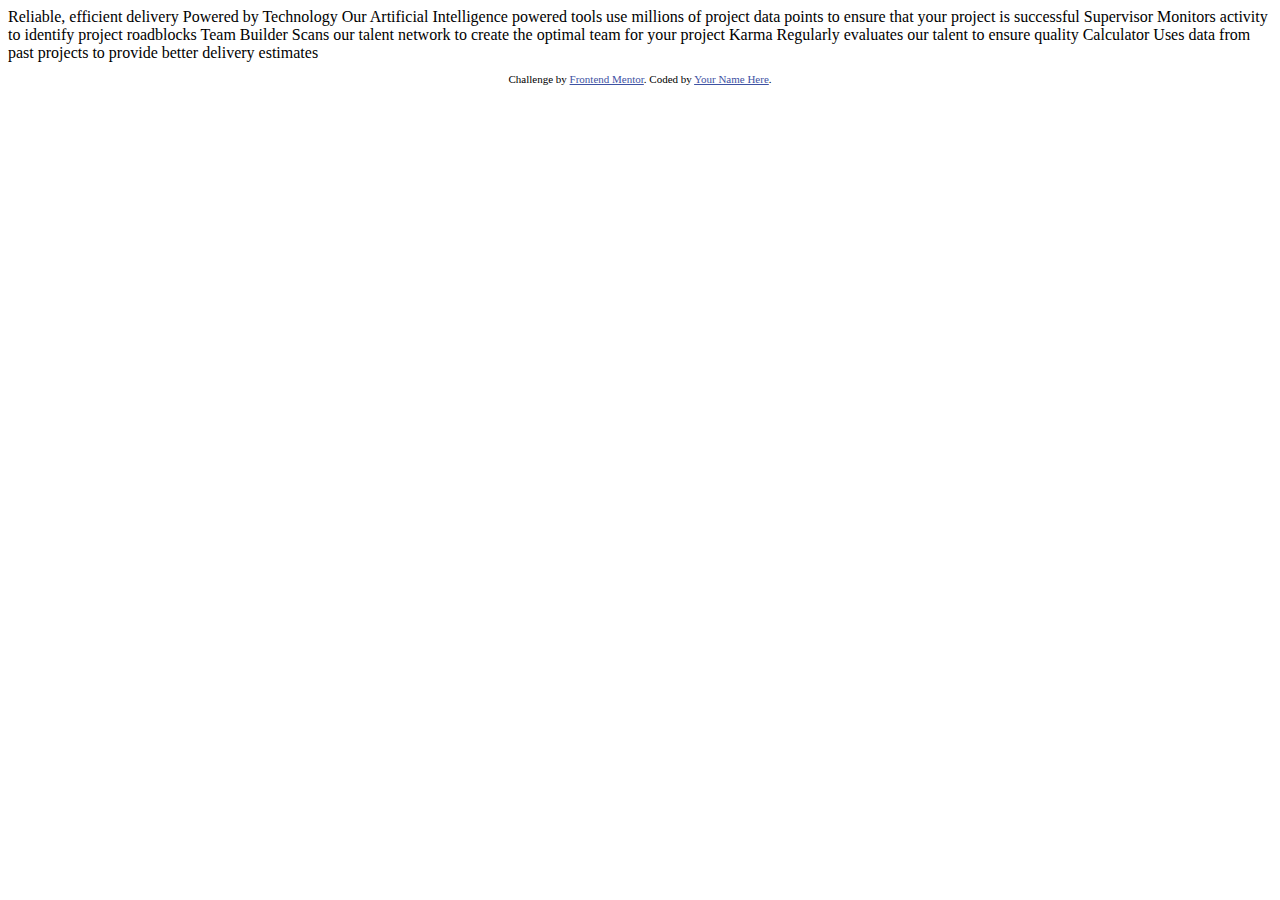
==== index.html @ 0709f0bb "init commit" ====
<!DOCTYPE html>
<html lang="en">
<head>
  <meta charset="UTF-8">
  <meta name="viewport" content="width=device-width, initial-scale=1.0"> <!-- displays site properly based on user's device -->

  <link rel="icon" type="image/png" sizes="32x32" href="./images/favicon-32x32.png">
  
  <title>Frontend Mentor | Four card feature section</title>

  <!-- Feel free to remove these styles or customise in your own stylesheet 👍 -->
  <style>
    .attribution { font-size: 11px; text-align: center; }
    .attribution a { color: hsl(228, 45%, 44%); }
  </style>
</head>
<body>
  
  Reliable, efficient delivery
  Powered by Technology

  Our Artificial Intelligence powered tools use millions of project data points 
  to ensure that your project is successful

  Supervisor
  Monitors activity to identify project roadblocks

  Team Builder
  Scans our talent network to create the optimal team for your project

  Karma
  Regularly evaluates our talent to ensure quality

  Calculator
  Uses data from past projects to provide better delivery estimates

  
  <footer>
    <p class="attribution">
      Challenge by <a href="https://www.frontendmentor.io?ref=challenge" target="_blank">Frontend Mentor</a>. 
      Coded by <a href="#">Your Name Here</a>.
    </p>
  </footer>
</body>
</html>
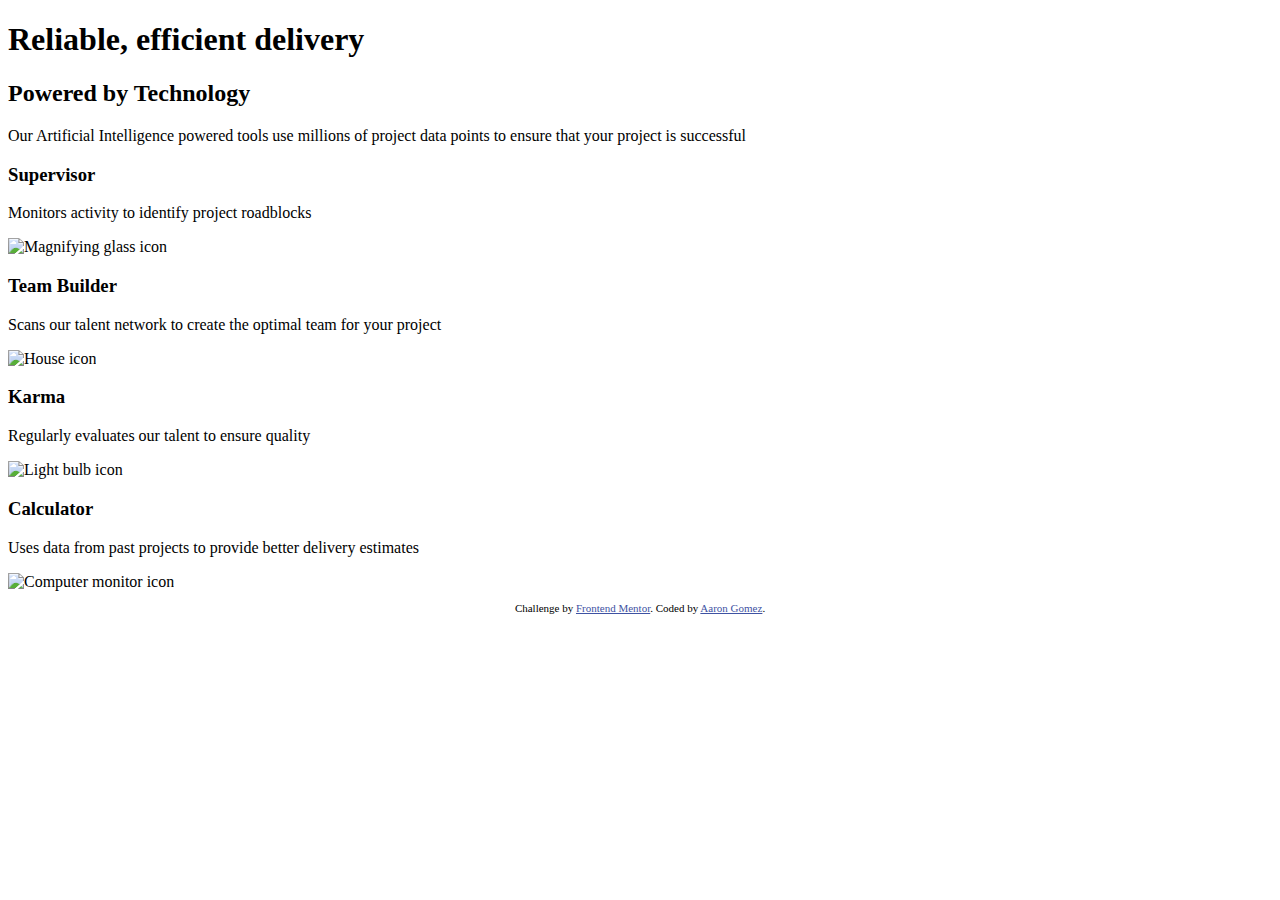
==== commit 5a8f3ea4: "Finished html" ====
--- a/index.html
+++ b/index.html
@@ -15,31 +15,46 @@
   </style>
 </head>
 <body>
-  
-  Reliable, efficient delivery
-  Powered by Technology
+  <div class="container">
+    <header>
+      <h1 class="main-heading">Reliable, efficient delivery</h1>
+      <h2 class="sub-heading">Powered by Technology</h2>
+      <p>
+        Our Artificial Intelligence powered tools use millions of project data points 
+        to ensure that your project is successful
+      </p>
+    </header>
 
-  Our Artificial Intelligence powered tools use millions of project data points 
-  to ensure that your project is successful
+    <div class="card supervisor">
+      <h3>Supervisor</h3>
+      <p>Monitors activity to identify project roadblocks</p>
+      <img src="" alt="Magnifying glass icon">
+    </div>
 
-  Supervisor
-  Monitors activity to identify project roadblocks
+    <div class="card team-builder">
+      <h3>Team Builder</h3>
+      <p>Scans our talent network to create the optimal team for your project</p>
+      <img src="" alt="House icon">
+    </div>
 
-  Team Builder
-  Scans our talent network to create the optimal team for your project
+    <div class="card karma">
+      <h3>Karma</h3>
+      <p>Regularly evaluates our talent to ensure quality</p>
+      <img src="" alt="Light bulb icon">
+    </div>
 
-  Karma
-  Regularly evaluates our talent to ensure quality
+    <div class="card calculator">
+      <h3>Calculator</h3>
+      <p>Uses data from past projects to provide better delivery estimates</p>
+      <img src="" alt="Computer monitor icon">
+    </div>
 
-  Calculator
-  Uses data from past projects to provide better delivery estimates
-
-  
-  <footer>
-    <p class="attribution">
-      Challenge by <a href="https://www.frontendmentor.io?ref=challenge" target="_blank">Frontend Mentor</a>. 
-      Coded by <a href="#">Your Name Here</a>.
-    </p>
-  </footer>
+    <footer>
+      <p class="attribution">
+        Challenge by <a href="https://www.frontendmentor.io?ref=challenge" target="_blank">Frontend Mentor</a>. 
+        Coded by <a href="#">Aaron Gomez</a>.
+      </p>
+    </footer>
+  </div>
 </body>
 </html>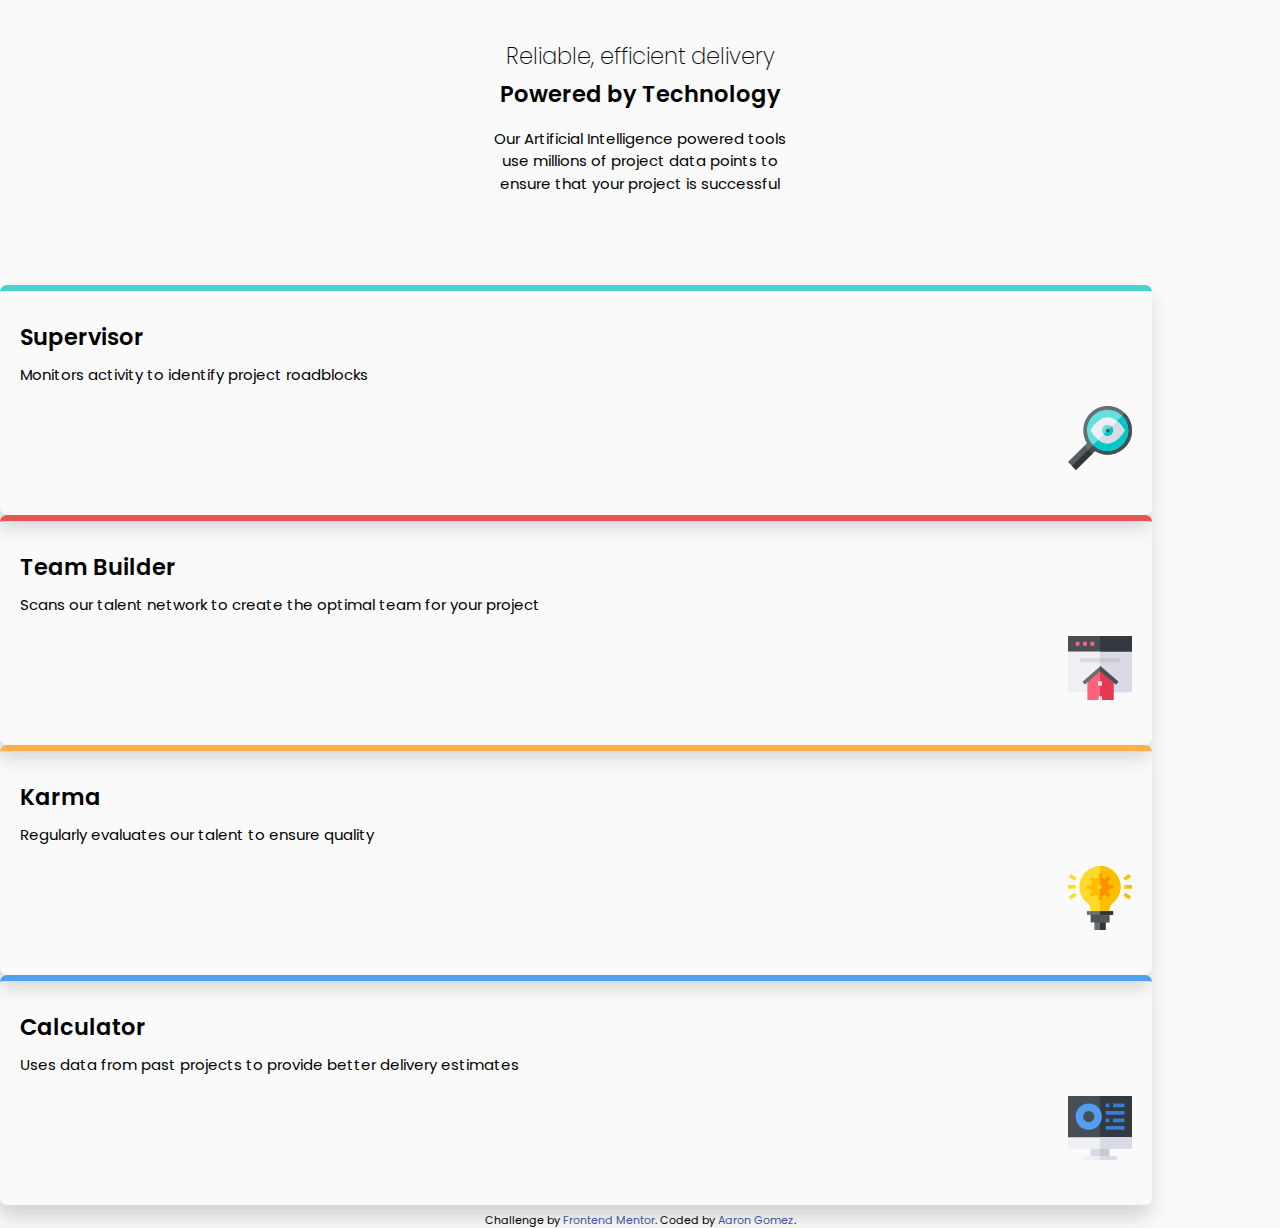
==== commit 8ce5c296: "Finished mobile design" ====
--- a/index.html
+++ b/index.html
@@ -5,11 +5,13 @@
   <meta name="viewport" content="width=device-width, initial-scale=1.0"> <!-- displays site properly based on user's device -->
 
   <link rel="icon" type="image/png" sizes="32x32" href="./images/favicon-32x32.png">
+  <link rel="stylesheet" href="css/styles.css">
   
-  <title>Frontend Mentor | Four card feature section</title>
+  <title>Four card feature section</title>
 
   <!-- Feel free to remove these styles or customise in your own stylesheet 👍 -->
   <style>
+    footer { margin-top: 10px;}
     .attribution { font-size: 11px; text-align: center; }
     .attribution a { color: hsl(228, 45%, 44%); }
   </style>
@@ -28,25 +30,35 @@
     <div class="card supervisor">
       <h3>Supervisor</h3>
       <p>Monitors activity to identify project roadblocks</p>
-      <img src="" alt="Magnifying glass icon">
+      <div class="img-container">
+        <img src="images/icon-supervisor.svg" alt="Magnifying glass icon">
+      </div>
     </div>
 
     <div class="card team-builder">
       <h3>Team Builder</h3>
       <p>Scans our talent network to create the optimal team for your project</p>
-      <img src="" alt="House icon">
+      <div class="img-container">
+        <img src="images/icon-team-builder.svg" alt="House icon">
+      </div>
     </div>
 
     <div class="card karma">
       <h3>Karma</h3>
       <p>Regularly evaluates our talent to ensure quality</p>
-      <img src="" alt="Light bulb icon">
+      
+      <div class="img-container">
+        <img src="images/icon-karma.svg" alt="Light bulb icon">
+      </div>
     </div>
 
     <div class="card calculator">
       <h3>Calculator</h3>
       <p>Uses data from past projects to provide better delivery estimates</p>
-      <img src="" alt="Computer monitor icon">
+
+      <div class="img-container">
+        <img src="images/icon-calculator.svg" alt="Computer monitor icon">
+      </div>
     </div>
 
     <footer>
--- a/css/styles.css
+++ b/css/styles.css
@@ -0,0 +1,96 @@
+@import url('reset.css');
+@import url('https://fonts.googleapis.com/css2?family=Poppins:wght@200;400;600&display=swap');
+
+* {
+    box-sizing: border-box;
+}
+
+:root {
+    --primary-red: hsl(0, 78%, 62%);
+    --primary-cyan: hsl(180, 62%, 55%);
+    --primary-orange: hsl(34, 97%, 64%);
+    --primary-blue: hsl(212, 86%, 64%);
+    --neutral-dark-blue: hsl(234, 12%, 34%);
+    --neutral-gray-blue: hsl(229, 6%, 66%);
+    --neutral-light-gray: hsl(0, 0%, 98%);
+    font-size: 15px;
+    font-family: 'Poppins', sans-serif;
+}
+
+body {
+    background-color: var(--neutral-light-gray);
+}
+
+/* mobile */
+@media screen and (max-width: 375px ) {
+    .container {
+        display: flex;
+        flex-flow: column;
+        align-items: center;
+        gap: 2rem;
+    }
+}
+
+/* main styles */
+
+.main-heading {
+    text-align: center;
+    margin-top: 3rem;
+    margin-bottom: 1rem;
+    font-size: 1.5rem;
+    font-weight: 200;
+}
+
+.sub-heading {
+    text-align: center;
+    font-weight: 600;
+    font-size: 1.5rem;
+    margin-bottom: 1.5rem;
+}
+
+header p {
+    text-align: center;
+    margin: 13px auto 6rem;
+    line-height: 1.5rem;
+    max-width: 320px;
+}
+
+/* cards */
+.card {
+    width: 90%;
+    min-height: 230px;
+    padding: 20px;
+    border-radius: 7px;
+    box-shadow: -2px 12px 19px 0px #d2d2d2;
+    border-top: 6px solid black;
+}
+
+.card h3 {
+    font-weight: 600;
+    font-size: 1.5rem;
+    margin: 1rem 0;
+}
+
+.card p {
+    line-height: 1.5rem;
+    font-weight: 400;
+}
+
+.img-container {
+    display: flex;
+    justify-content: flex-end;
+    margin-top: 20px;
+}
+
+.supervisor {
+    border-color: var(--primary-cyan);
+}
+.team-builder{
+    border-color: var(--primary-red);
+}
+.karma {
+    border-color: var(--primary-orange);
+}
+.calculator {
+    border-color: var(--primary-blue);
+}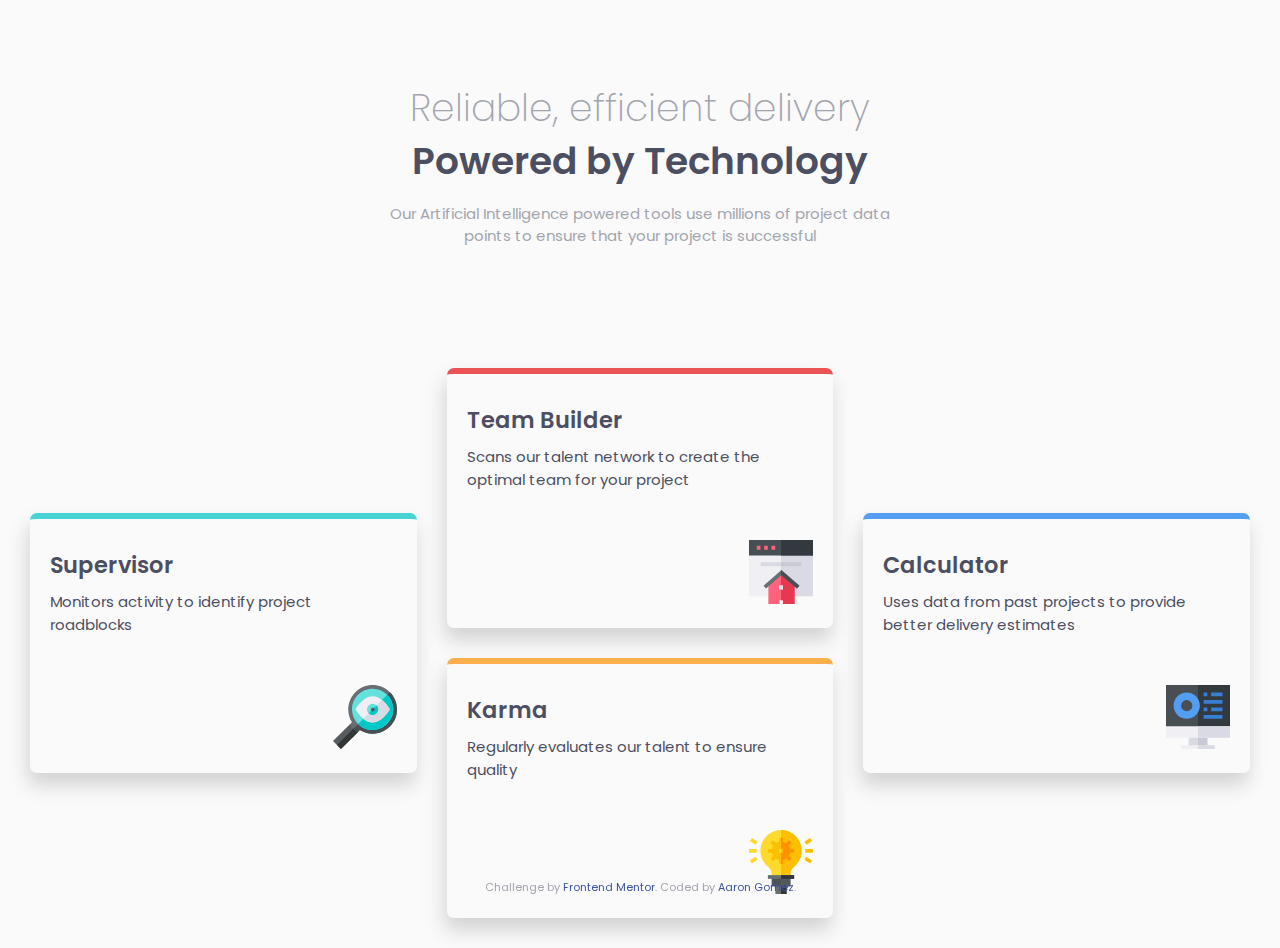
==== commit ba46bc7a: "Finished desktop layout" ====
--- a/index.html
+++ b/index.html
@@ -9,12 +9,6 @@
   
   <title>Four card feature section</title>
 
-  <!-- Feel free to remove these styles or customise in your own stylesheet 👍 -->
-  <style>
-    footer { margin-top: 10px;}
-    .attribution { font-size: 11px; text-align: center; }
-    .attribution a { color: hsl(228, 45%, 44%); }
-  </style>
 </head>
 <body>
   <div class="container">
@@ -27,39 +21,41 @@
       </p>
     </header>
 
-    <div class="card supervisor">
-      <h3>Supervisor</h3>
-      <p>Monitors activity to identify project roadblocks</p>
-      <div class="img-container">
-        <img src="images/icon-supervisor.svg" alt="Magnifying glass icon">
-      </div>
-    </div>
+    <main>
+        <div class="card supervisor">
+          <h3>Supervisor</h3>
+          <p>Monitors activity to identify project roadblocks</p>
+          <div class="img-container">
+            <img src="images/icon-supervisor.svg" alt="Magnifying glass icon">
+          </div>
+        </div>
 
-    <div class="card team-builder">
-      <h3>Team Builder</h3>
-      <p>Scans our talent network to create the optimal team for your project</p>
-      <div class="img-container">
-        <img src="images/icon-team-builder.svg" alt="House icon">
-      </div>
-    </div>
+        <div class="card team-builder">
+          <h3>Team Builder</h3>
+          <p>Scans our talent network to create the optimal team for your project</p>
+          <div class="img-container">
+            <img src="images/icon-team-builder.svg" alt="House icon">
+          </div>
+        </div>
 
-    <div class="card karma">
-      <h3>Karma</h3>
-      <p>Regularly evaluates our talent to ensure quality</p>
-      
-      <div class="img-container">
-        <img src="images/icon-karma.svg" alt="Light bulb icon">
-      </div>
-    </div>
+        <div class="card karma">
+          <h3>Karma</h3>
+          <p>Regularly evaluates our talent to ensure quality</p>
+          
+          <div class="img-container">
+            <img src="images/icon-karma.svg" alt="Light bulb icon">
+          </div>
+        </div>
 
-    <div class="card calculator">
-      <h3>Calculator</h3>
-      <p>Uses data from past projects to provide better delivery estimates</p>
+        <div class="card calculator">
+          <h3>Calculator</h3>
+          <p>Uses data from past projects to provide better delivery estimates</p>
 
-      <div class="img-container">
-        <img src="images/icon-calculator.svg" alt="Computer monitor icon">
-      </div>
-    </div>
+          <div class="img-container">
+            <img src="images/icon-calculator.svg" alt="Computer monitor icon">
+          </div>
+        </div>
+    </main>
 
     <footer>
       <p class="attribution">
--- a/css/styles.css
+++ b/css/styles.css
@@ -15,50 +15,74 @@
     --neutral-light-gray: hsl(0, 0%, 98%);
     font-size: 15px;
     font-family: 'Poppins', sans-serif;
+    color: var(--neutral-gray-blue);
 }
 
 body {
     background-color: var(--neutral-light-gray);
 }
 
-/* mobile */
-@media screen and (max-width: 375px ) {
-    .container {
-        display: flex;
-        flex-flow: column;
-        align-items: center;
-        gap: 2rem;
-    }
+.container {
+    margin: 0 auto;
+    max-width: 1440px;
 }
 
+header {
+    margin-top: 6rem;
+}
+
+main {
+    display: grid;
+    padding: 2rem;
+    grid-template-columns: repeat(6, 1fr);
+    grid-template-rows: repeat(4, 115px);
+    gap: 2rem;
+}
+
+footer { 
+    position: fixed;
+    width: 100%;
+    left: 0;
+    bottom: 0;
+    padding-bottom: 0.5rem;
+}
+
+.attribution { font-size: 11px; text-align: center; }
+.attribution a { color: hsl(228, 45%, 44%); }
+
+
+
 /* main styles */
+
 
 .main-heading {
     text-align: center;
     margin-top: 3rem;
     margin-bottom: 1rem;
-    font-size: 1.5rem;
+    font-size: 2.5rem;
     font-weight: 200;
 }
 
 .sub-heading {
+    color: var(--neutral-dark-blue);
     text-align: center;
     font-weight: 600;
-    font-size: 1.5rem;
+    font-size: 2.5rem;
     margin-bottom: 1.5rem;
 }
 
 header p {
     text-align: center;
     margin: 13px auto 6rem;
+    padding: 0 20px;
     line-height: 1.5rem;
-    max-width: 320px;
+    max-width: 540px;
 }
 
 /* cards */
 .card {
-    width: 90%;
-    min-height: 230px;
+    color: var(--neutral-dark-blue);
+    width: 100%;
     padding: 20px;
     border-radius: 7px;
     box-shadow: -2px 12px 19px 0px #d2d2d2;
@@ -79,18 +103,48 @@
 .img-container {
     display: flex;
     justify-content: flex-end;
-    margin-top: 20px;
+    margin-top: 14%;
 }
 
 .supervisor {
     border-color: var(--primary-cyan);
+    grid-column: 1 / 3;
+    grid-row: 2 / 4;
 }
+
 .team-builder{
     border-color: var(--primary-red);
+    grid-column: 3 / 5;
+    grid-row: 1 / 3;
 }
+
 .karma {
     border-color: var(--primary-orange);
+    grid-column: 3 / 5;
+    grid-row: 3 / 5;
 }
+
 .calculator {
     border-color: var(--primary-blue);
+    grid-column: 5 / 7;
+    grid-row: 2 / 4;
+}
+
+/* mobile */
+@media screen and (max-width: 775px) {
+    main {
+        display: flex;
+        flex-flow: column;
+        align-items: center;
+        gap: 2rem;
+    }
+
+    .main-heading,
+    .sub-heading {
+        font-size: 1.5rem;
+    }
+
+    footer {
+        position: static;
+    }
 }